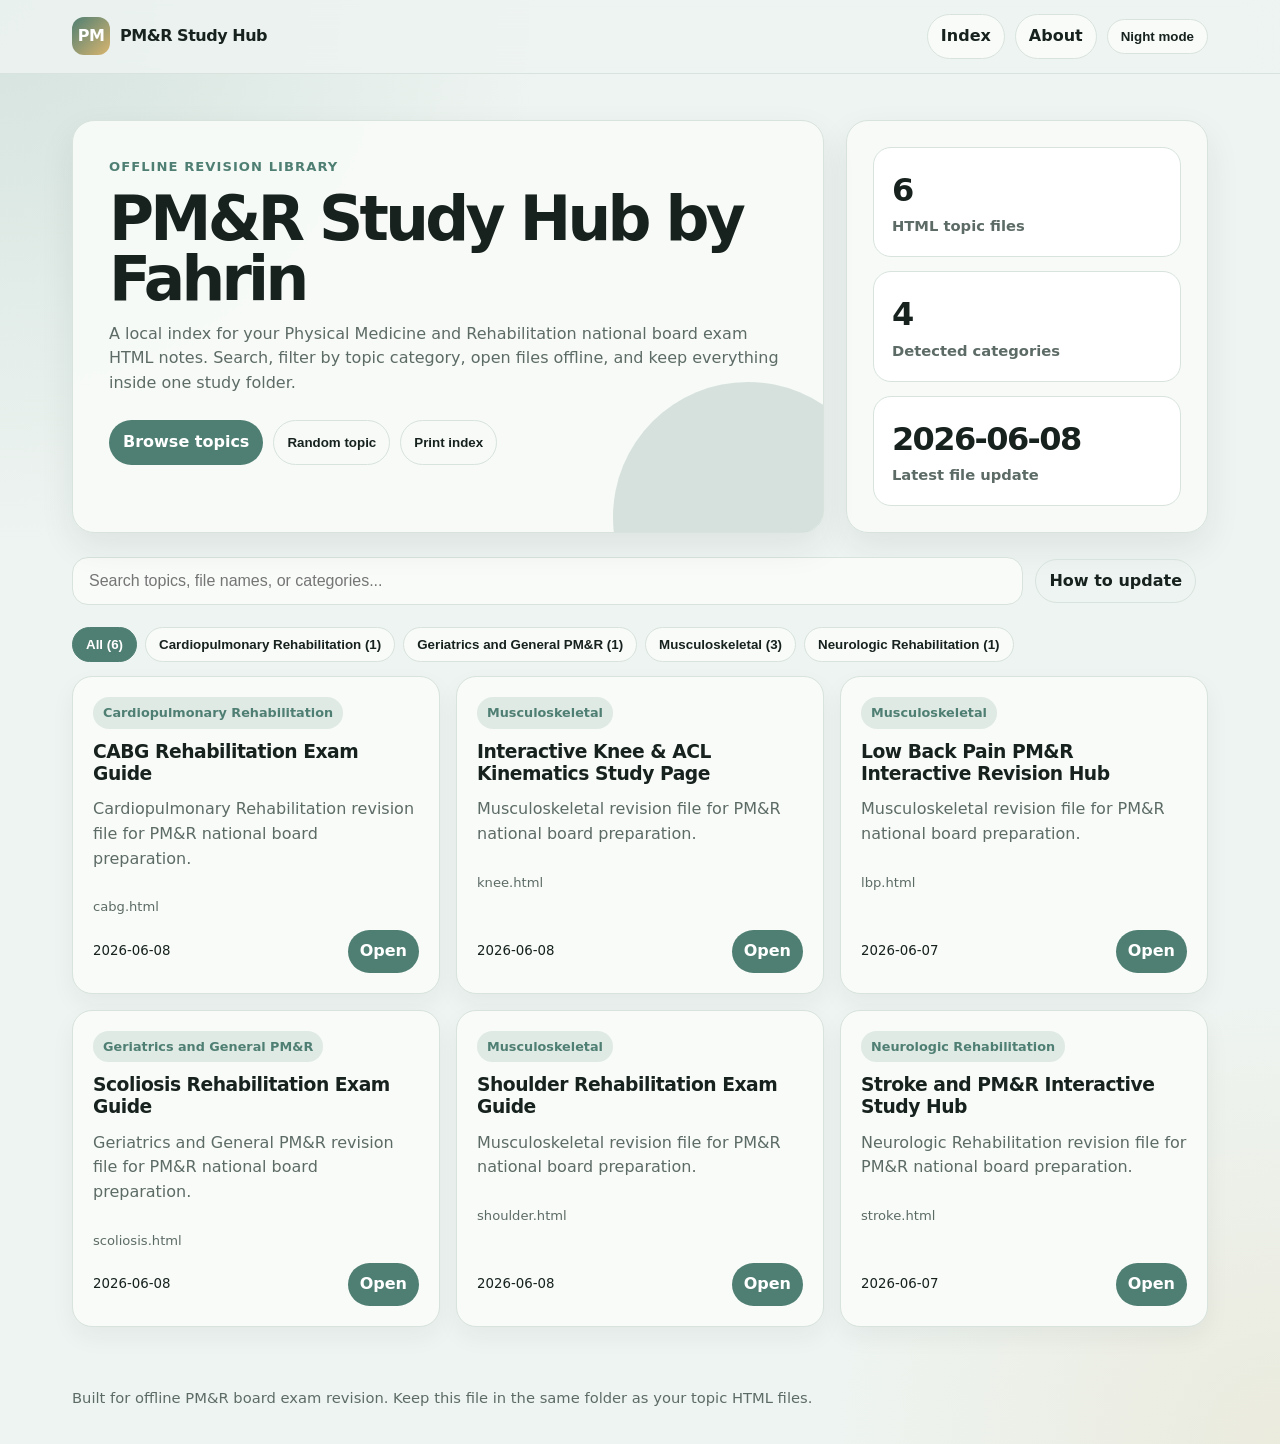
==== index.html @ b3efd8d5 "Add files via upload First upload" ====
<!doctype html>
<html lang="en" data-theme="light">
<head>
  <meta charset="utf-8">
  <meta name="viewport" content="width=device-width, initial-scale=1">
  <title>PM&R Study Hub by Fahrin</title>
  <link rel="stylesheet" href="assets/style.css">
  <script defer src="assets/topics.js"></script>
  <script defer src="assets/app.js"></script>
</head>
<body>
  <header class="site-header">
    <nav class="nav">
      <a class="brand" href="index.html">
        <span class="logo">PM</span>
        <span>PM&R Study Hub</span>
      </a>
      <div class="nav-links">
        <a href="index.html">Index</a>
        <a href="about.html">About</a>
        <button class="icon-button" id="themeBtn" type="button">Night mode</button>
      </div>
    </nav>
  </header>

  <main class="container">
    <section class="hero">
      <div class="hero-card">
        <div class="kicker">Offline revision library</div>
        <h1>PM&R Study Hub by Fahrin</h1>
        <p>
          A local index for your Physical Medicine and Rehabilitation national board exam HTML notes.
          Search, filter by topic category, open files offline, and keep everything inside one study folder.
        </p>
        <div class="hero-actions">
          <a class="primary-button" href="#topics">Browse topics</a>
          <button class="secondary-button" id="randomBtn" type="button">Random topic</button>
          <button class="secondary-button" id="printBtn" type="button">Print index</button>
        </div>
      </div>

      <aside class="stats-panel panel" aria-label="Library summary">
        <div class="stat">
          <div class="stat-value" id="topicCount">0</div>
          <div class="stat-label">HTML topic files</div>
        </div>
        <div class="stat">
          <div class="stat-value" id="categoryCount">0</div>
          <div class="stat-label">Detected categories</div>
        </div>
        <div class="stat">
          <div class="stat-value" id="lastUpdated">-</div>
          <div class="stat-label">Latest file update</div>
        </div>
      </aside>
    </section>

    <section id="topics">
      <div class="toolbar">
        <input class="search" id="searchInput" type="search" placeholder="Search topics, file names, or categories..." autocomplete="off">
        <a class="secondary-button" href="about.html">How to update</a>
      </div>

      <div class="category-tabs" id="categoryTabs" aria-label="Topic categories"></div>

      <div class="empty" id="emptyState" style="display: none;">
        No matching topic found. Try another keyword or rebuild the index after adding files.
      </div>

      <div class="grid" id="topicGrid"></div>
    </section>
  </main>

  <footer class="footer">
    Built for offline PM&R board exam revision. Keep this file in the same folder as your topic HTML files.
  </footer>
</body>
</html>
---- assets/style.css ----
:root {
  --bg: #eef4f1;
  --panel: #f8fbf8;
  --panel-2: #ffffff;
  --text: #17221f;
  --muted: #5d6b66;
  --line: #d8e3dd;
  --brand: #4f7f73;
  --brand-2: #6c9d8e;
  --accent: #d9b56f;
  --danger: #9c5148;
  --shadow: 0 14px 35px rgba(22, 40, 34, 0.08);
  --radius: 22px;
}

[data-theme="dark"] {
  --bg: #101816;
  --panel: #17231f;
  --panel-2: #1d2b26;
  --text: #edf6f2;
  --muted: #a9b9b2;
  --line: #2e433b;
  --brand: #8bbcaf;
  --brand-2: #a8d1c5;
  --accent: #d7bc7d;
  --danger: #e08c82;
  --shadow: 0 14px 35px rgba(0, 0, 0, 0.25);
}

* {
  box-sizing: border-box;
}

html {
  scroll-behavior: smooth;
}

body {
  margin: 0;
  font-family: Inter, ui-sans-serif, system-ui, -apple-system, BlinkMacSystemFont, "Segoe UI", sans-serif;
  background:
    radial-gradient(circle at top left, rgba(108, 157, 142, 0.20), transparent 34rem),
    radial-gradient(circle at bottom right, rgba(217, 181, 111, 0.15), transparent 28rem),
    var(--bg);
  color: var(--text);
  line-height: 1.55;
}

a {
  color: inherit;
}

.site-header {
  position: sticky;
  top: 0;
  z-index: 20;
  backdrop-filter: blur(16px);
  background: color-mix(in srgb, var(--bg) 84%, transparent);
  border-bottom: 1px solid var(--line);
}

.nav {
  max-width: 1180px;
  margin: 0 auto;
  padding: 14px 22px;
  display: flex;
  align-items: center;
  gap: 16px;
}

.brand {
  display: flex;
  align-items: center;
  gap: 10px;
  font-weight: 800;
  letter-spacing: -0.03em;
  text-decoration: none;
}

.logo {
  width: 38px;
  height: 38px;
  border-radius: 12px;
  display: grid;
  place-items: center;
  background: linear-gradient(135deg, var(--brand), var(--accent));
  color: white;
  font-weight: 900;
}

.nav-links {
  margin-left: auto;
  display: flex;
  gap: 10px;
  align-items: center;
}

.nav-links a,
.icon-button,
.primary-button,
.secondary-button {
  border: 1px solid var(--line);
  background: var(--panel);
  color: var(--text);
  text-decoration: none;
  padding: 9px 13px;
  border-radius: 999px;
  font-weight: 650;
  cursor: pointer;
  transition: transform 140ms ease, border-color 140ms ease, background 140ms ease;
}

.nav-links a:hover,
.icon-button:hover,
.primary-button:hover,
.secondary-button:hover {
  transform: translateY(-1px);
  border-color: var(--brand);
}

.primary-button {
  background: var(--brand);
  color: white;
  border-color: transparent;
}

.secondary-button {
  background: transparent;
}

.container {
  max-width: 1180px;
  margin: 0 auto;
  padding: 34px 22px 60px;
}

.hero {
  display: grid;
  grid-template-columns: 1.35fr 0.65fr;
  gap: 22px;
  align-items: stretch;
  margin-top: 12px;
}

.hero-card,
.panel {
  background: color-mix(in srgb, var(--panel) 94%, transparent);
  border: 1px solid var(--line);
  border-radius: var(--radius);
  box-shadow: var(--shadow);
}

.hero-card {
  padding: 36px;
  overflow: hidden;
  position: relative;
}

.hero-card:after {
  content: "";
  position: absolute;
  inset: auto -60px -120px auto;
  width: 270px;
  height: 270px;
  background: color-mix(in srgb, var(--brand) 20%, transparent);
  border-radius: 50%;
}

.kicker {
  color: var(--brand);
  font-weight: 800;
  text-transform: uppercase;
  letter-spacing: 0.08em;
  font-size: 0.82rem;
}

h1 {
  margin: 12px 0 12px;
  font-size: clamp(2.1rem, 4.8vw, 4.25rem);
  line-height: 0.98;
  letter-spacing: -0.06em;
}

h2 {
  margin: 0 0 16px;
  letter-spacing: -0.035em;
}

p {
  color: var(--muted);
  margin: 0 0 14px;
}

.hero-actions {
  display: flex;
  flex-wrap: wrap;
  gap: 10px;
  margin-top: 24px;
}

.stats-panel {
  padding: 26px;
  display: grid;
  gap: 14px;
}

.stat {
  padding: 18px;
  border: 1px solid var(--line);
  border-radius: 18px;
  background: var(--panel-2);
}

.stat-value {
  font-size: 2rem;
  font-weight: 850;
  letter-spacing: -0.05em;
}

.stat-label {
  color: var(--muted);
  font-weight: 650;
  font-size: 0.92rem;
}

.toolbar {
  margin: 24px 0 18px;
  display: grid;
  grid-template-columns: 1fr auto auto;
  gap: 12px;
  align-items: center;
}

.search {
  width: 100%;
  border: 1px solid var(--line);
  background: var(--panel);
  color: var(--text);
  border-radius: 16px;
  padding: 14px 16px;
  font-size: 1rem;
  outline: none;
}

.search:focus {
  border-color: var(--brand);
  box-shadow: 0 0 0 4px color-mix(in srgb, var(--brand) 18%, transparent);
}

.category-tabs {
  display: flex;
  gap: 8px;
  overflow-x: auto;
  padding: 4px 0 14px;
}

.tab {
  white-space: nowrap;
  border: 1px solid var(--line);
  color: var(--text);
  background: var(--panel);
  padding: 9px 13px;
  border-radius: 999px;
  cursor: pointer;
  font-weight: 650;
}

.tab.active {
  color: white;
  background: var(--brand);
  border-color: var(--brand);
}

.grid {
  display: grid;
  grid-template-columns: repeat(3, minmax(0, 1fr));
  gap: 16px;
}

.topic-card {
  display: flex;
  flex-direction: column;
  gap: 12px;
  min-height: 220px;
  padding: 20px;
  border: 1px solid var(--line);
  border-radius: 20px;
  background: var(--panel);
  box-shadow: 0 10px 24px rgba(22, 40, 34, 0.05);
}

.topic-card h3 {
  margin: 0;
  line-height: 1.18;
  letter-spacing: -0.025em;
}

.badge {
  align-self: flex-start;
  border-radius: 999px;
  padding: 6px 10px;
  background: color-mix(in srgb, var(--brand) 14%, transparent);
  color: var(--brand);
  font-weight: 750;
  font-size: 0.8rem;
}

.card-footer {
  margin-top: auto;
  display: flex;
  gap: 8px;
  align-items: center;
  justify-content: space-between;
}

.open-link {
  display: inline-flex;
  align-items: center;
  justify-content: center;
  border-radius: 999px;
  padding: 9px 12px;
  background: var(--brand);
  color: white;
  text-decoration: none;
  font-weight: 750;
}

.file-path {
  color: var(--muted);
  font-size: 0.82rem;
  overflow-wrap: anywhere;
}

.empty {
  padding: 34px;
  text-align: center;
  border: 1px dashed var(--line);
  border-radius: var(--radius);
  color: var(--muted);
  background: color-mix(in srgb, var(--panel) 80%, transparent);
}

.about-layout {
  display: grid;
  grid-template-columns: 0.75fr 1.25fr;
  gap: 22px;
}

.list {
  display: grid;
  gap: 10px;
  margin: 0;
  padding: 0;
  list-style: none;
}

.list li {
  padding: 12px 14px;
  border: 1px solid var(--line);
  background: var(--panel-2);
  border-radius: 14px;
}

code {
  background: color-mix(in srgb, var(--brand) 14%, transparent);
  padding: 2px 6px;
  border-radius: 7px;
}

.footer {
  max-width: 1180px;
  margin: 0 auto;
  padding: 0 22px 34px;
  color: var(--muted);
  font-size: 0.92rem;
}

@media (max-width: 900px) {
  .hero,
  .about-layout {
    grid-template-columns: 1fr;
  }

  .grid {
    grid-template-columns: repeat(2, minmax(0, 1fr));
  }

  .toolbar {
    grid-template-columns: 1fr;
  }

  .nav {
    flex-wrap: wrap;
  }

  .nav-links {
    width: 100%;
    margin-left: 0;
  }
}

@media (max-width: 620px) {
  .grid {
    grid-template-columns: 1fr;
  }

  .hero-card {
    padding: 26px;
  }
}

@media print {
  .site-header,
  .toolbar,
  .category-tabs,
  .hero-actions {
    display: none;
  }

  body {
    background: white;
    color: black;
  }

  .topic-card,
  .hero-card,
  .panel {
    box-shadow: none;
    break-inside: avoid;
  }
}
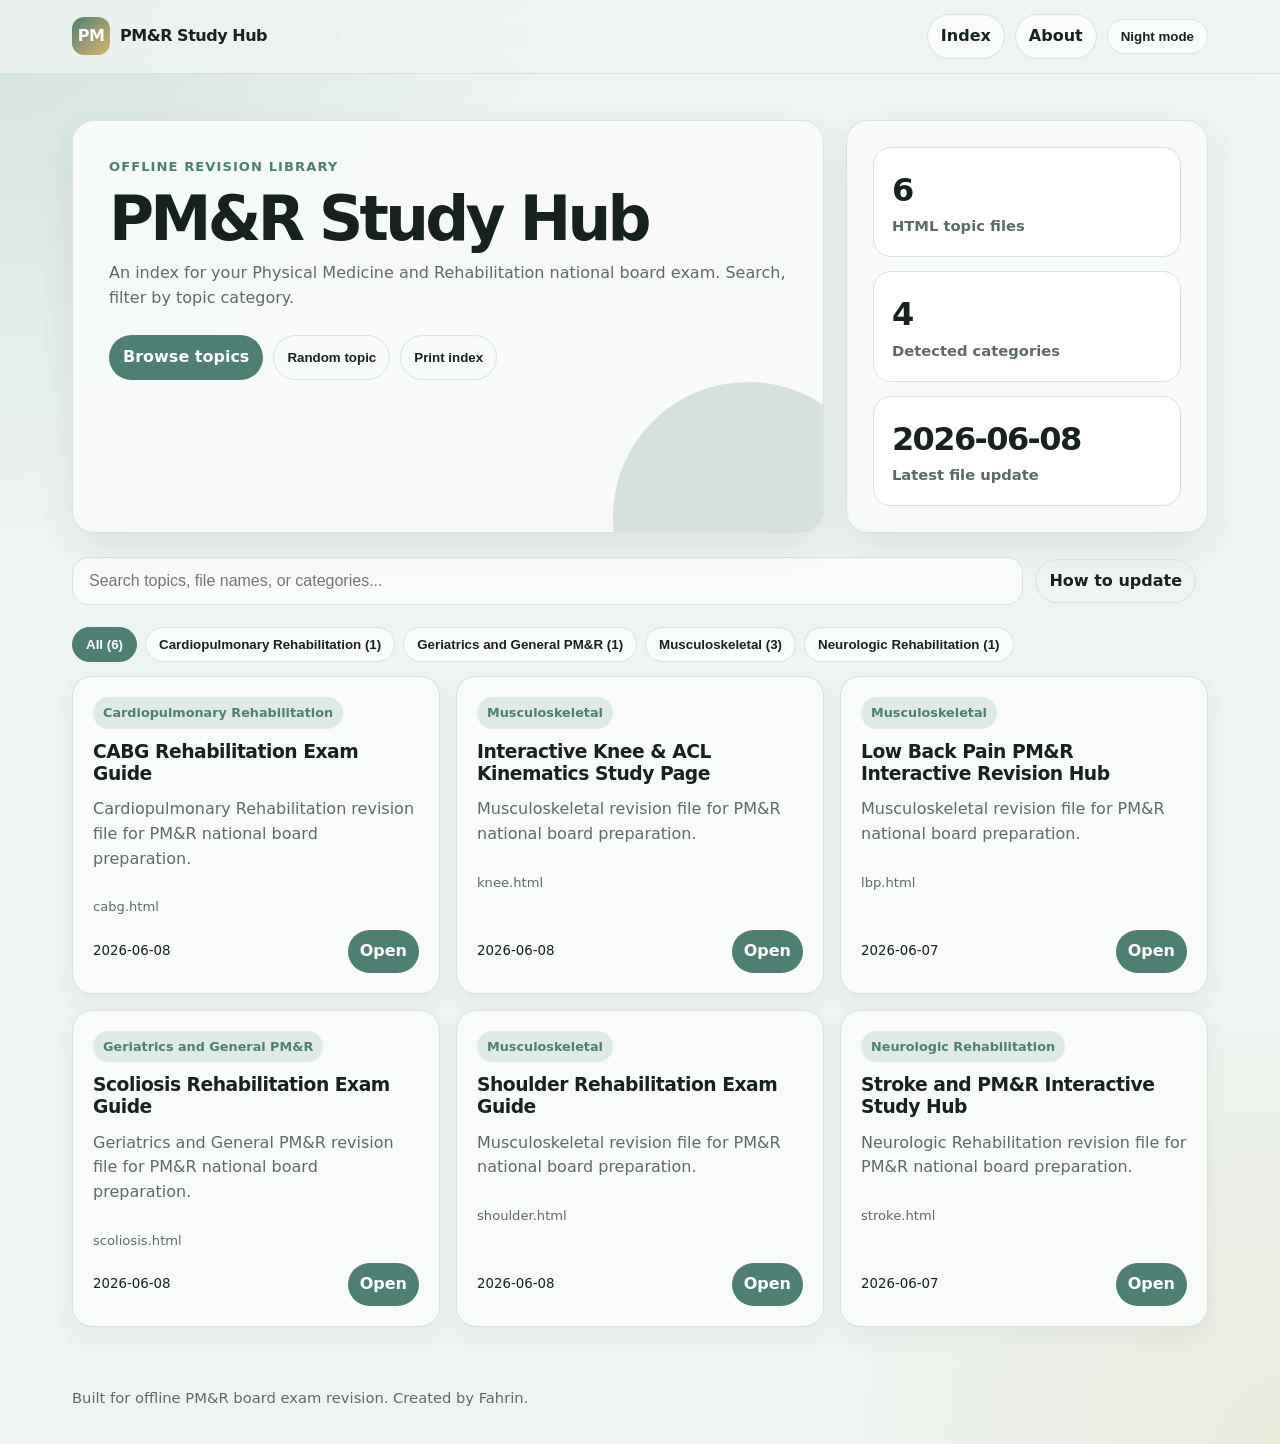
==== commit 827c4cf8: "Update index.html updated index" ====
--- a/index.html
+++ b/index.html
@@ -3,7 +3,7 @@
 <head>
   <meta charset="utf-8">
   <meta name="viewport" content="width=device-width, initial-scale=1">
-  <title>PM&R Study Hub by Fahrin</title>
+  <title>PM&R Study Hub</title>
   <link rel="stylesheet" href="assets/style.css">
   <script defer src="assets/topics.js"></script>
   <script defer src="assets/app.js"></script>
@@ -27,10 +27,10 @@
     <section class="hero">
       <div class="hero-card">
         <div class="kicker">Offline revision library</div>
-        <h1>PM&R Study Hub by Fahrin</h1>
+        <h1>PM&R Study Hub</h1>
         <p>
-          A local index for your Physical Medicine and Rehabilitation national board exam HTML notes.
-          Search, filter by topic category, open files offline, and keep everything inside one study folder.
+          An index for your Physical Medicine and Rehabilitation national board exam.
+          Search, filter by topic category.
         </p>
         <div class="hero-actions">
           <a class="primary-button" href="#topics">Browse topics</a>
@@ -72,7 +72,7 @@
   </main>
 
   <footer class="footer">
-    Built for offline PM&R board exam revision. Keep this file in the same folder as your topic HTML files.
+    Built for offline PM&R board exam revision. Created by Fahrin.
   </footer>
 </body>
 </html>
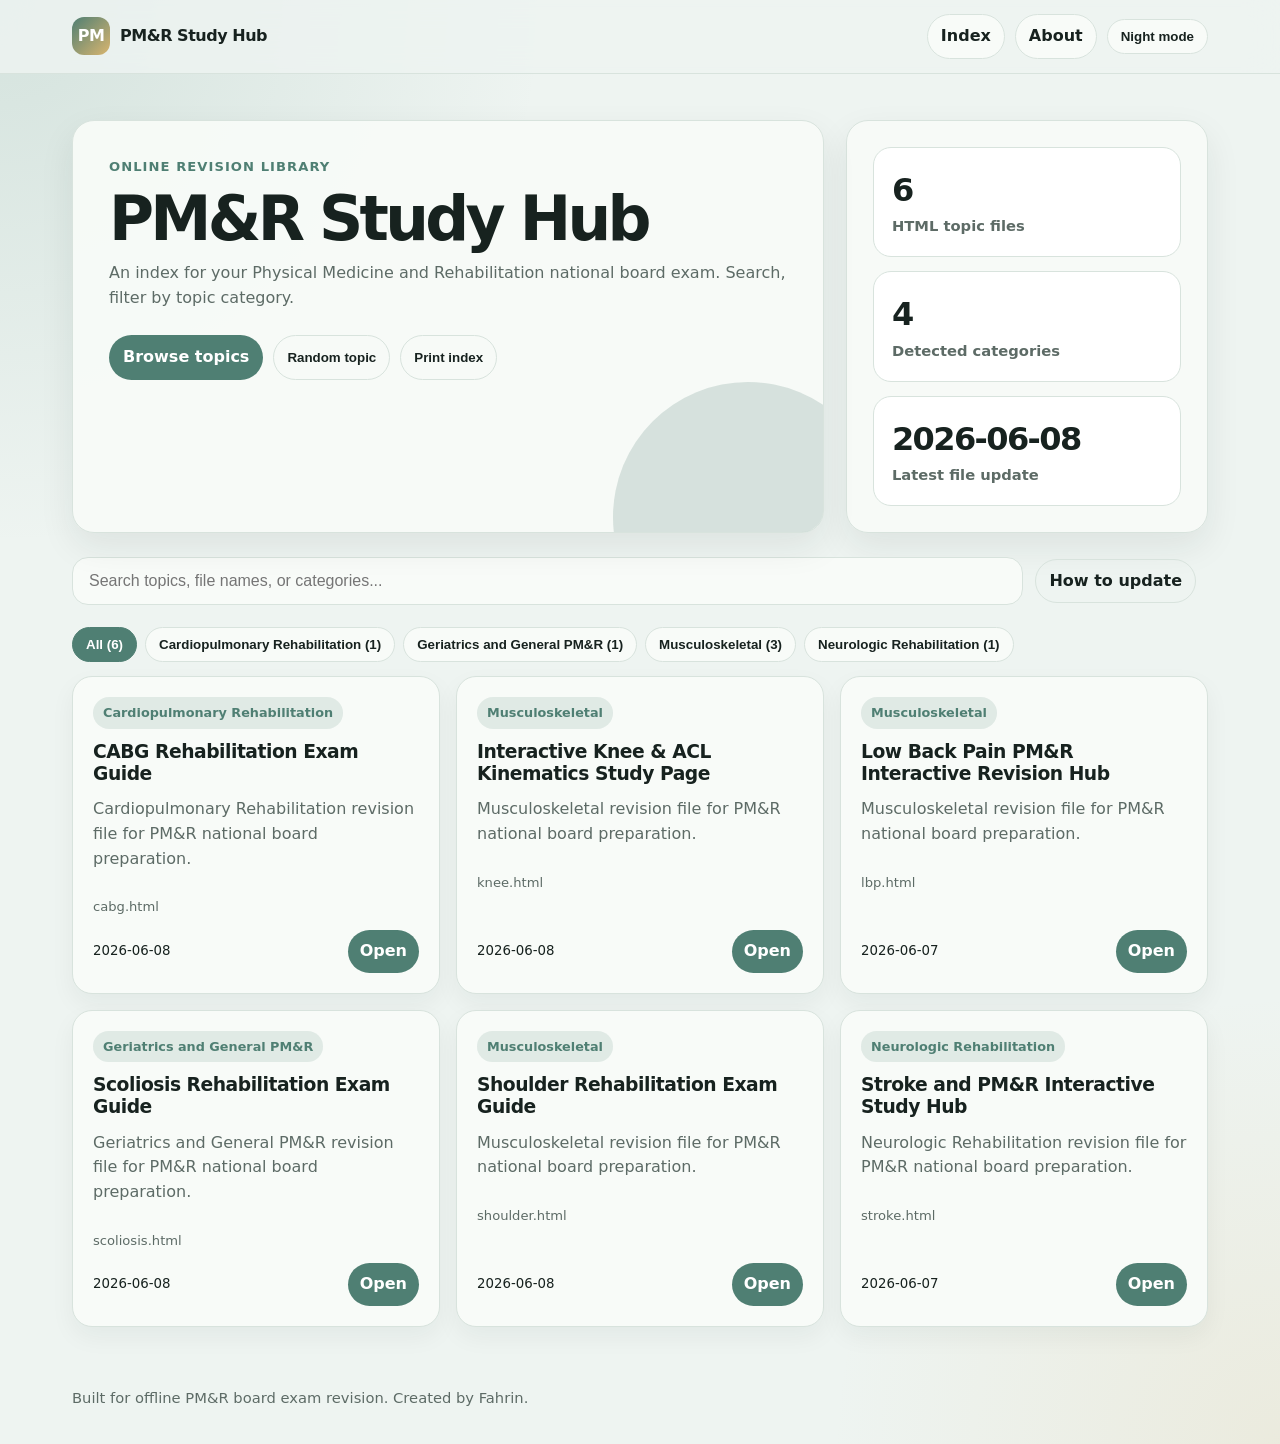
==== commit d3863bd5: "Update index.html minor change" ====
--- a/index.html
+++ b/index.html
@@ -26,7 +26,7 @@
   <main class="container">
     <section class="hero">
       <div class="hero-card">
-        <div class="kicker">Offline revision library</div>
+        <div class="kicker">Online revision library</div>
         <h1>PM&R Study Hub</h1>
         <p>
           An index for your Physical Medicine and Rehabilitation national board exam.
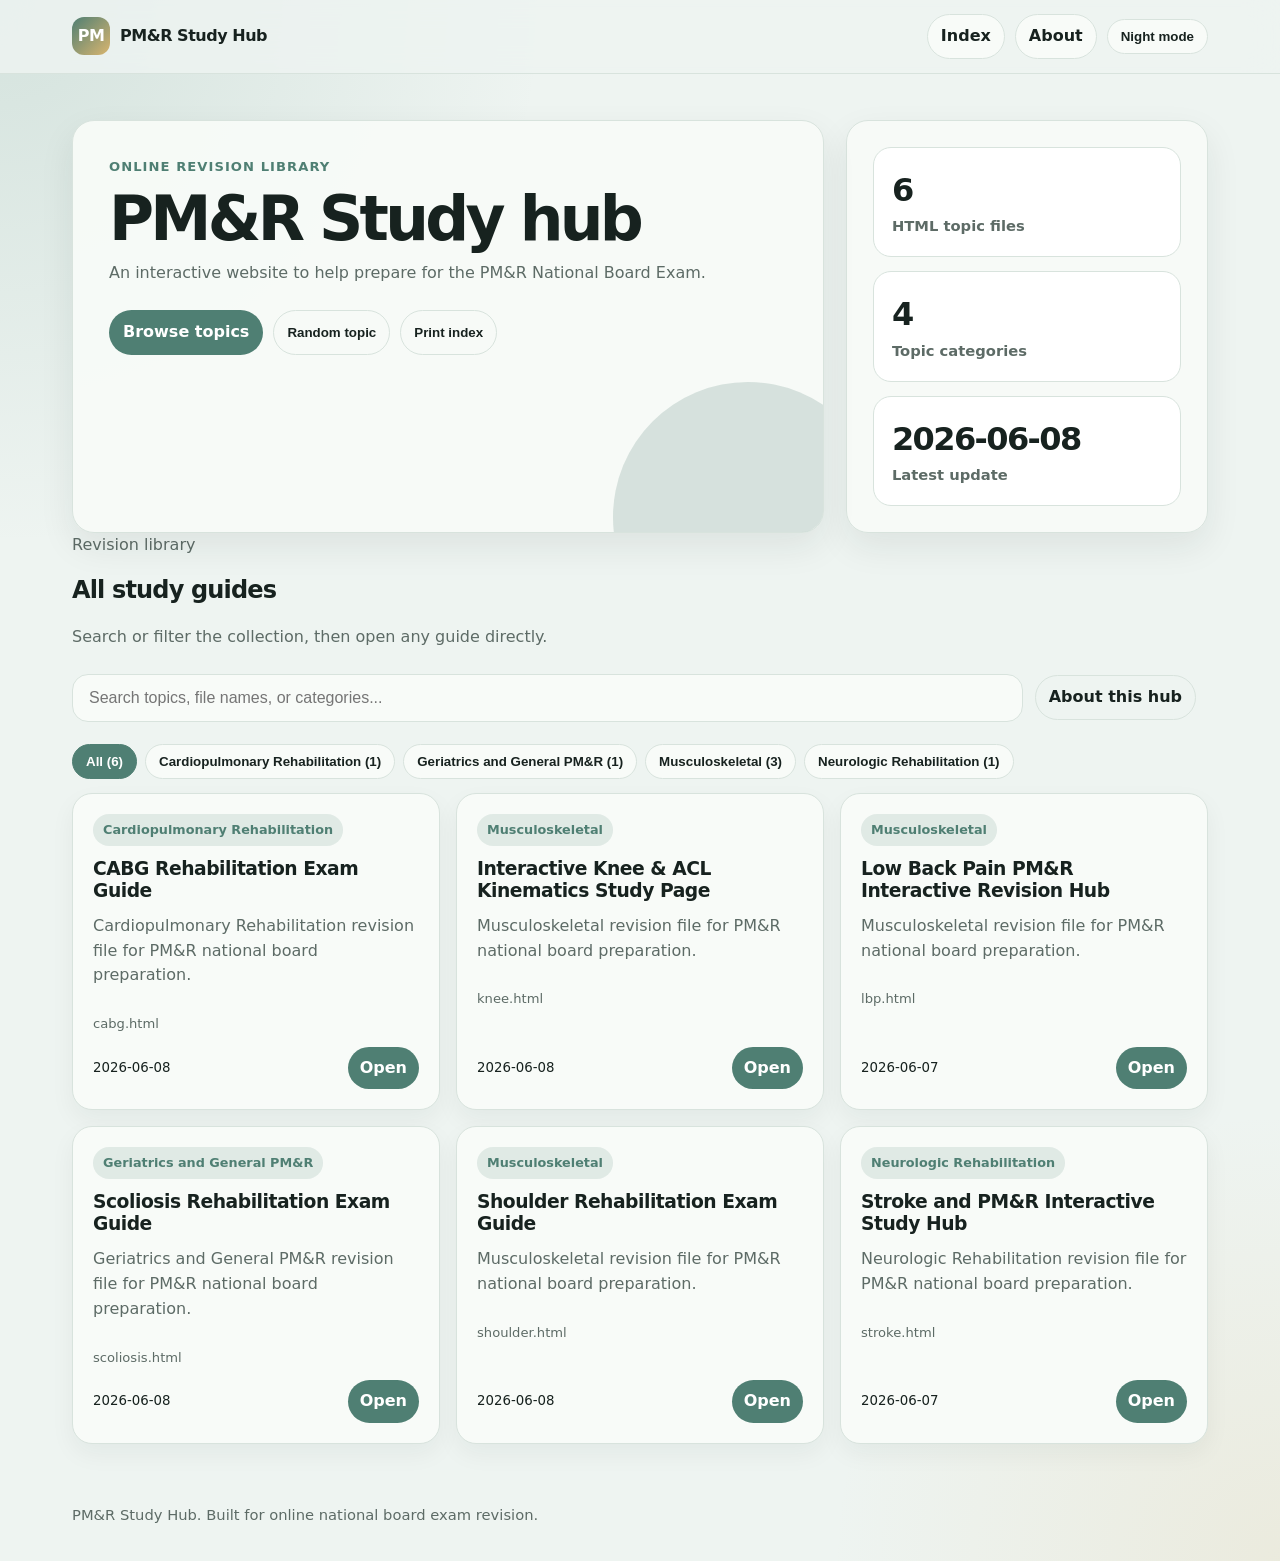
==== commit aef16549: "Add files via upload new index" ====
--- a/index.html
+++ b/index.html
@@ -1,78 +1,83 @@
-<!doctype html>
-<html lang="en" data-theme="light">
-<head>
-  <meta charset="utf-8">
-  <meta name="viewport" content="width=device-width, initial-scale=1">
-  <title>PM&R Study Hub</title>
-  <link rel="stylesheet" href="assets/style.css">
-  <script defer src="assets/topics.js"></script>
-  <script defer src="assets/app.js"></script>
-</head>
-<body>
-  <header class="site-header">
-    <nav class="nav">
-      <a class="brand" href="index.html">
-        <span class="logo">PM</span>
-        <span>PM&R Study Hub</span>
-      </a>
-      <div class="nav-links">
-        <a href="index.html">Index</a>
-        <a href="about.html">About</a>
-        <button class="icon-button" id="themeBtn" type="button">Night mode</button>
-      </div>
-    </nav>
-  </header>
-
-  <main class="container">
-    <section class="hero">
-      <div class="hero-card">
-        <div class="kicker">Online revision library</div>
-        <h1>PM&R Study Hub</h1>
-        <p>
-          An index for your Physical Medicine and Rehabilitation national board exam.
-          Search, filter by topic category.
-        </p>
-        <div class="hero-actions">
-          <a class="primary-button" href="#topics">Browse topics</a>
-          <button class="secondary-button" id="randomBtn" type="button">Random topic</button>
-          <button class="secondary-button" id="printBtn" type="button">Print index</button>
-        </div>
-      </div>
-
-      <aside class="stats-panel panel" aria-label="Library summary">
-        <div class="stat">
-          <div class="stat-value" id="topicCount">0</div>
-          <div class="stat-label">HTML topic files</div>
-        </div>
-        <div class="stat">
-          <div class="stat-value" id="categoryCount">0</div>
-          <div class="stat-label">Detected categories</div>
-        </div>
-        <div class="stat">
-          <div class="stat-value" id="lastUpdated">-</div>
-          <div class="stat-label">Latest file update</div>
-        </div>
-      </aside>
-    </section>
-
-    <section id="topics">
-      <div class="toolbar">
-        <input class="search" id="searchInput" type="search" placeholder="Search topics, file names, or categories..." autocomplete="off">
-        <a class="secondary-button" href="about.html">How to update</a>
-      </div>
-
-      <div class="category-tabs" id="categoryTabs" aria-label="Topic categories"></div>
-
-      <div class="empty" id="emptyState" style="display: none;">
-        No matching topic found. Try another keyword or rebuild the index after adding files.
-      </div>
-
-      <div class="grid" id="topicGrid"></div>
-    </section>
-  </main>
-
-  <footer class="footer">
-    Built for offline PM&R board exam revision. Created by Fahrin.
-  </footer>
-</body>
-</html>
+<!doctype html>
+<html lang="en" data-theme="light">
+<head>
+  <meta charset="utf-8">
+  <meta name="viewport" content="width=device-width, initial-scale=1">
+  <title>PM&R Study Hub</title>
+  <link rel="stylesheet" href="assets/style.css">
+  <script defer src="assets/topics.js"></script>
+  <script defer src="assets/app.js"></script>
+</head>
+<body>
+  <header class="site-header">
+    <nav class="nav">
+      <a class="brand" href="index.html">
+        <span class="logo">PM</span>
+        <span>PM&R Study Hub</span>
+      </a>
+      <div class="nav-links">
+        <a href="index.html">Index</a>
+        <a href="about.html">About</a>
+        <button class="icon-button" id="themeBtn" type="button">Night mode</button>
+      </div>
+    </nav>
+  </header>
+
+  <main class="container">
+    <section class="hero">
+      <div class="hero-card">
+        <div class="kicker">Online Revision Library</div>
+        <h1>PM&R Study hub</h1>
+        <p>An interactive website to help prepare for the PM&R National Board Exam.</p>
+        <div class="hero-actions">
+          <a class="primary-button" href="#topics">Browse topics</a>
+          <button class="secondary-button" id="randomBtn" type="button">Random topic</button>
+          <button class="secondary-button" id="printBtn" type="button">Print index</button>
+        </div>
+      </div>
+
+      <aside class="stats-panel panel" aria-label="Library summary">
+        <div class="stat">
+          <div class="stat-value" id="topicCount">0</div>
+          <div class="stat-label">HTML topic files</div>
+        </div>
+        <div class="stat">
+          <div class="stat-value" id="categoryCount">0</div>
+          <div class="stat-label">Topic categories</div>
+        </div>
+        <div class="stat">
+          <div class="stat-value" id="lastUpdated">-</div>
+          <div class="stat-label">Latest update</div>
+        </div>
+      </aside>
+    </section>
+
+    <section id="topics" class="topics-section">
+      <div class="section-heading">
+        <div>
+          <p class="eyebrow">Revision library</p>
+          <h2>All study guides</h2>
+        </div>
+        <p class="section-note">Search or filter the collection, then open any guide directly.</p>
+      </div>
+
+      <div class="toolbar">
+        <input class="search" id="searchInput" type="search" placeholder="Search topics, file names, or categories..." autocomplete="off">
+        <a class="secondary-button" href="about.html">About this hub</a>
+      </div>
+
+      <div class="category-tabs" id="categoryTabs" aria-label="Topic categories"></div>
+
+      <div class="empty" id="emptyState" style="display: none;">
+        No matching topic found. Try another keyword or rebuild the index after adding files.
+      </div>
+
+      <div class="grid" id="topicGrid"></div>
+    </section>
+  </main>
+
+  <footer class="footer">
+    PM&R Study Hub. Built for online national board exam revision.
+  </footer>
+</body>
+</html>
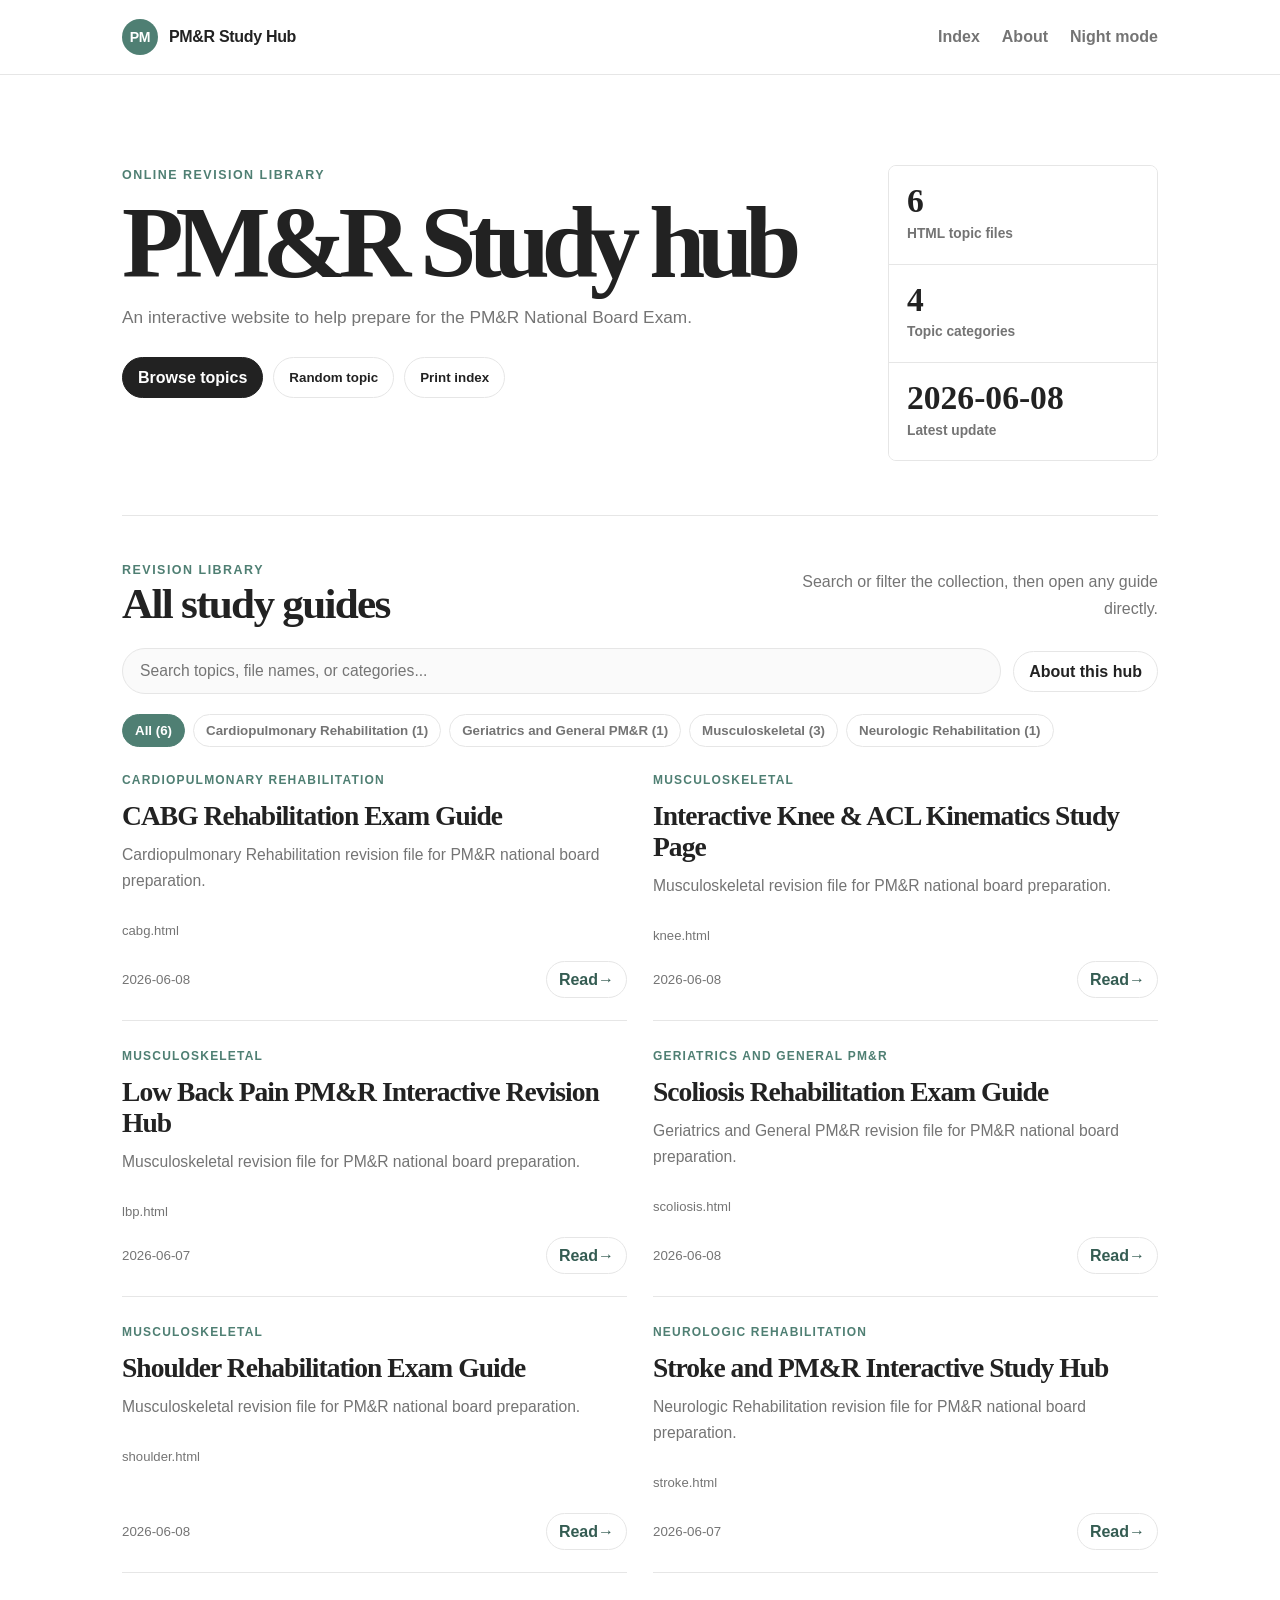
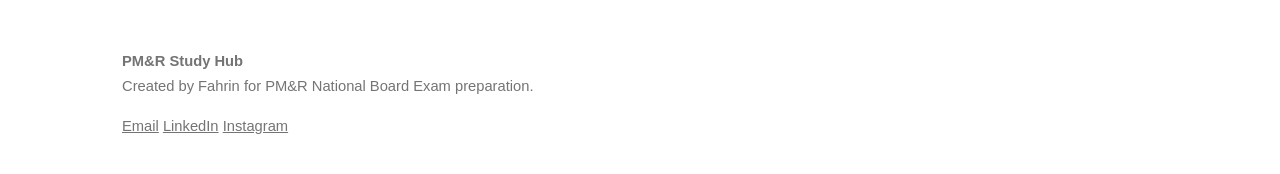
==== commit 5b1e9426: "Update index.html edit footer" ====
--- a/index.html
+++ b/index.html
@@ -76,8 +76,19 @@
     </section>
   </main>
 
-  <footer class="footer">
-    PM&R Study Hub. Built for online national board exam revision.
-  </footer>
+ <footer class="footer site-footer">
+  <div class="footer-inner">
+    <div>
+      <strong>PM&R Study Hub</strong>
+      <p>Created by Fahrin for PM&R National Board Exam preparation.</p>
+    </div>
+
+    <div class="footer-links" aria-label="Contact links">
+      <a href="mailto:fahrin.andiwijaya@outlook.com">Email</a>
+      <a href="https://uk.linkedin.com/in/fahrin-andiwijaya-b76a451b0" target="_blank" rel="noopener noreferrer">LinkedIn</a>
+      <a href="https://www.instagram.com/fahrinandi/" target="_blank" rel="noopener noreferrer">Instagram</a>
+    </div>
+  </div>
+</footer>
 </body>
 </html>
--- a/assets/style.css
+++ b/assets/style.css
@@ -1,432 +1,375 @@
-
-:root {
-  --bg: #eef4f1;
-  --panel: #f8fbf8;
-  --panel-2: #ffffff;
-  --text: #17221f;
-  --muted: #5d6b66;
-  --line: #d8e3dd;
-  --brand: #4f7f73;
-  --brand-2: #6c9d8e;
-  --accent: #d9b56f;
-  --danger: #9c5148;
-  --shadow: 0 14px 35px rgba(22, 40, 34, 0.08);
-  --radius: 22px;
-}
-
-[data-theme="dark"] {
-  --bg: #101816;
-  --panel: #17231f;
-  --panel-2: #1d2b26;
-  --text: #edf6f2;
-  --muted: #a9b9b2;
-  --line: #2e433b;
-  --brand: #8bbcaf;
-  --brand-2: #a8d1c5;
-  --accent: #d7bc7d;
-  --danger: #e08c82;
-  --shadow: 0 14px 35px rgba(0, 0, 0, 0.25);
-}
-
-* {
-  box-sizing: border-box;
-}
-
-html {
-  scroll-behavior: smooth;
-}
-
-body {
-  margin: 0;
-  font-family: Inter, ui-sans-serif, system-ui, -apple-system, BlinkMacSystemFont, "Segoe UI", sans-serif;
-  background:
-    radial-gradient(circle at top left, rgba(108, 157, 142, 0.20), transparent 34rem),
-    radial-gradient(circle at bottom right, rgba(217, 181, 111, 0.15), transparent 28rem),
-    var(--bg);
-  color: var(--text);
-  line-height: 1.55;
-}
-
-a {
-  color: inherit;
-}
-
-.site-header {
-  position: sticky;
-  top: 0;
-  z-index: 20;
-  backdrop-filter: blur(16px);
-  background: color-mix(in srgb, var(--bg) 84%, transparent);
-  border-bottom: 1px solid var(--line);
-}
-
-.nav {
-  max-width: 1180px;
-  margin: 0 auto;
-  padding: 14px 22px;
-  display: flex;
-  align-items: center;
-  gap: 16px;
-}
-
-.brand {
-  display: flex;
-  align-items: center;
-  gap: 10px;
-  font-weight: 800;
-  letter-spacing: -0.03em;
-  text-decoration: none;
-}
-
-.logo {
-  width: 38px;
-  height: 38px;
-  border-radius: 12px;
-  display: grid;
-  place-items: center;
-  background: linear-gradient(135deg, var(--brand), var(--accent));
-  color: white;
-  font-weight: 900;
-}
-
-.nav-links {
-  margin-left: auto;
-  display: flex;
-  gap: 10px;
-  align-items: center;
-}
-
-.nav-links a,
-.icon-button,
-.primary-button,
-.secondary-button {
-  border: 1px solid var(--line);
-  background: var(--panel);
-  color: var(--text);
-  text-decoration: none;
-  padding: 9px 13px;
-  border-radius: 999px;
-  font-weight: 650;
-  cursor: pointer;
-  transition: transform 140ms ease, border-color 140ms ease, background 140ms ease;
-}
-
-.nav-links a:hover,
-.icon-button:hover,
-.primary-button:hover,
-.secondary-button:hover {
-  transform: translateY(-1px);
-  border-color: var(--brand);
-}
-
-.primary-button {
-  background: var(--brand);
-  color: white;
-  border-color: transparent;
-}
-
-.secondary-button {
-  background: transparent;
-}
-
-.container {
-  max-width: 1180px;
-  margin: 0 auto;
-  padding: 34px 22px 60px;
-}
-
-.hero {
-  display: grid;
-  grid-template-columns: 1.35fr 0.65fr;
-  gap: 22px;
-  align-items: stretch;
-  margin-top: 12px;
-}
-
-.hero-card,
-.panel {
-  background: color-mix(in srgb, var(--panel) 94%, transparent);
-  border: 1px solid var(--line);
-  border-radius: var(--radius);
-  box-shadow: var(--shadow);
-}
-
-.hero-card {
-  padding: 36px;
-  overflow: hidden;
-  position: relative;
-}
-
-.hero-card:after {
-  content: "";
-  position: absolute;
-  inset: auto -60px -120px auto;
-  width: 270px;
-  height: 270px;
-  background: color-mix(in srgb, var(--brand) 20%, transparent);
-  border-radius: 50%;
-}
-
-.kicker {
-  color: var(--brand);
-  font-weight: 800;
-  text-transform: uppercase;
-  letter-spacing: 0.08em;
-  font-size: 0.82rem;
-}
-
-h1 {
-  margin: 12px 0 12px;
-  font-size: clamp(2.1rem, 4.8vw, 4.25rem);
-  line-height: 0.98;
-  letter-spacing: -0.06em;
-}
-
-h2 {
-  margin: 0 0 16px;
-  letter-spacing: -0.035em;
-}
-
-p {
-  color: var(--muted);
-  margin: 0 0 14px;
-}
-
-.hero-actions {
-  display: flex;
-  flex-wrap: wrap;
-  gap: 10px;
-  margin-top: 24px;
-}
-
-.stats-panel {
-  padding: 26px;
-  display: grid;
-  gap: 14px;
-}
-
-.stat {
-  padding: 18px;
-  border: 1px solid var(--line);
-  border-radius: 18px;
-  background: var(--panel-2);
-}
-
-.stat-value {
-  font-size: 2rem;
-  font-weight: 850;
-  letter-spacing: -0.05em;
-}
-
-.stat-label {
-  color: var(--muted);
-  font-weight: 650;
-  font-size: 0.92rem;
-}
-
-.toolbar {
-  margin: 24px 0 18px;
-  display: grid;
-  grid-template-columns: 1fr auto auto;
-  gap: 12px;
-  align-items: center;
-}
-
-.search {
-  width: 100%;
-  border: 1px solid var(--line);
-  background: var(--panel);
-  color: var(--text);
-  border-radius: 16px;
-  padding: 14px 16px;
-  font-size: 1rem;
-  outline: none;
-}
-
-.search:focus {
-  border-color: var(--brand);
-  box-shadow: 0 0 0 4px color-mix(in srgb, var(--brand) 18%, transparent);
-}
-
-.category-tabs {
-  display: flex;
-  gap: 8px;
-  overflow-x: auto;
-  padding: 4px 0 14px;
-}
-
-.tab {
-  white-space: nowrap;
-  border: 1px solid var(--line);
-  color: var(--text);
-  background: var(--panel);
-  padding: 9px 13px;
-  border-radius: 999px;
-  cursor: pointer;
-  font-weight: 650;
-}
-
-.tab.active {
-  color: white;
-  background: var(--brand);
-  border-color: var(--brand);
-}
-
-.grid {
-  display: grid;
-  grid-template-columns: repeat(3, minmax(0, 1fr));
-  gap: 16px;
-}
-
-.topic-card {
-  display: flex;
-  flex-direction: column;
-  gap: 12px;
-  min-height: 220px;
-  padding: 20px;
-  border: 1px solid var(--line);
-  border-radius: 20px;
-  background: var(--panel);
-  box-shadow: 0 10px 24px rgba(22, 40, 34, 0.05);
-}
-
-.topic-card h3 {
-  margin: 0;
-  line-height: 1.18;
-  letter-spacing: -0.025em;
-}
-
-.badge {
-  align-self: flex-start;
-  border-radius: 999px;
-  padding: 6px 10px;
-  background: color-mix(in srgb, var(--brand) 14%, transparent);
-  color: var(--brand);
-  font-weight: 750;
-  font-size: 0.8rem;
-}
-
-.card-footer {
-  margin-top: auto;
-  display: flex;
-  gap: 8px;
-  align-items: center;
-  justify-content: space-between;
-}
-
-.open-link {
-  display: inline-flex;
-  align-items: center;
-  justify-content: center;
-  border-radius: 999px;
-  padding: 9px 12px;
-  background: var(--brand);
-  color: white;
-  text-decoration: none;
-  font-weight: 750;
-}
-
-.file-path {
-  color: var(--muted);
-  font-size: 0.82rem;
-  overflow-wrap: anywhere;
-}
-
-.empty {
-  padding: 34px;
-  text-align: center;
-  border: 1px dashed var(--line);
-  border-radius: var(--radius);
-  color: var(--muted);
-  background: color-mix(in srgb, var(--panel) 80%, transparent);
-}
-
-.about-layout {
-  display: grid;
-  grid-template-columns: 0.75fr 1.25fr;
-  gap: 22px;
-}
-
-.list {
-  display: grid;
-  gap: 10px;
-  margin: 0;
-  padding: 0;
-  list-style: none;
-}
-
-.list li {
-  padding: 12px 14px;
-  border: 1px solid var(--line);
-  background: var(--panel-2);
-  border-radius: 14px;
-}
-
-code {
-  background: color-mix(in srgb, var(--brand) 14%, transparent);
-  padding: 2px 6px;
-  border-radius: 7px;
-}
-
-.footer {
-  max-width: 1180px;
-  margin: 0 auto;
-  padding: 0 22px 34px;
-  color: var(--muted);
-  font-size: 0.92rem;
-}
-
-@media (max-width: 900px) {
-  .hero,
-  .about-layout {
-    grid-template-columns: 1fr;
-  }
-
-  .grid {
-    grid-template-columns: repeat(2, minmax(0, 1fr));
-  }
-
-  .toolbar {
-    grid-template-columns: 1fr;
-  }
-
-  .nav {
-    flex-wrap: wrap;
-  }
-
-  .nav-links {
-    width: 100%;
-    margin-left: 0;
-  }
-}
-
-@media (max-width: 620px) {
-  .grid {
-    grid-template-columns: 1fr;
-  }
-
-  .hero-card {
-    padding: 26px;
-  }
-}
-
-@media print {
-  .site-header,
-  .toolbar,
-  .category-tabs,
-  .hero-actions {
-    display: none;
-  }
-
-  body {
-    background: white;
-    color: black;
-  }
-
-  .topic-card,
-  .hero-card,
-  .panel {
-    box-shadow: none;
-    break-inside: avoid;
-  }
-}
+:root {
+  --bg: #ffffff;
+  --panel: #ffffff;
+  --panel-2: #fafafa;
+  --text: #222222;
+  --muted: #747474;
+  --line: #e6e6e6;
+  --brand: #4f7f73;
+  --brand-dark: #345c52;
+  --accent: #d6b56d;
+  --shadow: 0 10px 30px rgba(0, 0, 0, 0.06);
+  --radius: 4px;
+  --content: 1080px;
+}
+
+[data-theme="dark"] {
+  --bg: #121212;
+  --panel: #191919;
+  --panel-2: #202020;
+  --text: #eeeeee;
+  --muted: #aaaaaa;
+  --line: #303030;
+  --brand: #8bbcaf;
+  --brand-dark: #a6d5ca;
+  --accent: #d7bc7d;
+  --shadow: 0 12px 32px rgba(0, 0, 0, 0.35);
+}
+
+* { box-sizing: border-box; }
+html { scroll-behavior: smooth; }
+body {
+  margin: 0;
+  background: var(--bg);
+  color: var(--text);
+  font-family: -apple-system, BlinkMacSystemFont, "Segoe UI", Roboto, Inter, Arial, sans-serif;
+  line-height: 1.65;
+  text-rendering: optimizeLegibility;
+}
+a { color: inherit; }
+
+.site-header {
+  position: sticky;
+  top: 0;
+  z-index: 20;
+  background: rgba(255, 255, 255, 0.94);
+  border-bottom: 1px solid var(--line);
+  backdrop-filter: blur(10px);
+}
+[data-theme="dark"] .site-header { background: rgba(18, 18, 18, 0.94); }
+
+.nav {
+  max-width: var(--content);
+  margin: 0 auto;
+  padding: 18px 22px;
+  display: flex;
+  align-items: center;
+  gap: 18px;
+}
+.brand {
+  display: flex;
+  align-items: center;
+  gap: 11px;
+  text-decoration: none;
+  font-weight: 750;
+  letter-spacing: -0.02em;
+}
+.logo {
+  width: 36px;
+  height: 36px;
+  border-radius: 50%;
+  display: grid;
+  place-items: center;
+  background: var(--brand);
+  color: #ffffff;
+  font-weight: 850;
+  font-size: 0.88rem;
+}
+.nav-links {
+  margin-left: auto;
+  display: flex;
+  gap: 22px;
+  align-items: center;
+}
+.nav-links a,
+.icon-button {
+  color: var(--muted);
+  background: transparent;
+  border: 0;
+  text-decoration: none;
+  font: inherit;
+  font-weight: 600;
+  cursor: pointer;
+  padding: 6px 0;
+}
+.nav-links a:hover,
+.icon-button:hover { color: var(--text); }
+
+.container {
+  max-width: var(--content);
+  margin: 0 auto;
+  padding: 48px 22px 76px;
+}
+.hero {
+  display: grid;
+  grid-template-columns: minmax(0, 1fr) 270px;
+  gap: 48px;
+  align-items: start;
+  padding: 42px 0 54px;
+  border-bottom: 1px solid var(--line);
+}
+.hero-card,
+.panel {
+  background: transparent;
+  border: 0;
+  box-shadow: none;
+}
+.hero-card { padding: 0; }
+.kicker,
+.eyebrow {
+  margin: 0;
+  color: var(--brand);
+  font-size: 0.78rem;
+  font-weight: 800;
+  text-transform: uppercase;
+  letter-spacing: 0.12em;
+}
+h1 {
+  max-width: 780px;
+  margin: 12px 0 14px;
+  font-family: Georgia, "Times New Roman", serif;
+  font-size: clamp(3.2rem, 8vw, 6.3rem);
+  line-height: 0.9;
+  font-weight: 700;
+  letter-spacing: -0.08em;
+}
+h2 {
+  margin: 0;
+  font-family: Georgia, "Times New Roman", serif;
+  font-size: clamp(1.8rem, 4vw, 2.7rem);
+  line-height: 1.05;
+  letter-spacing: -0.04em;
+}
+p { margin: 0 0 16px; color: var(--muted); }
+.hero-card p { max-width: 690px; font-size: 1.08rem; }
+.hero-actions {
+  display: flex;
+  flex-wrap: wrap;
+  gap: 10px;
+  margin-top: 26px;
+}
+.primary-button,
+.secondary-button,
+.open-link {
+  display: inline-flex;
+  align-items: center;
+  justify-content: center;
+  border: 1px solid var(--line);
+  border-radius: 999px;
+  padding: 10px 15px;
+  text-decoration: none;
+  font-weight: 700;
+  cursor: pointer;
+  line-height: 1.2;
+  transition: transform 140ms ease, border-color 140ms ease, background 140ms ease, color 140ms ease;
+}
+.primary-button { background: var(--text); border-color: var(--text); color: var(--bg); }
+.secondary-button { background: transparent; color: var(--text); }
+.primary-button:hover,
+.secondary-button:hover,
+.open-link:hover { transform: translateY(-1px); border-color: var(--brand); }
+
+.stats-panel {
+  display: grid;
+  gap: 0;
+  border: 1px solid var(--line);
+  border-radius: 8px;
+  overflow: hidden;
+}
+.stat {
+  padding: 18px;
+  background: var(--panel);
+  border-bottom: 1px solid var(--line);
+}
+.stat:last-child { border-bottom: 0; }
+.stat-value {
+  font-family: Georgia, "Times New Roman", serif;
+  font-size: 2.1rem;
+  line-height: 1;
+  font-weight: 700;
+  color: var(--text);
+}
+.stat-label {
+  margin-top: 5px;
+  color: var(--muted);
+  font-size: 0.86rem;
+  font-weight: 650;
+}
+
+.topics-section { padding-top: 44px; }
+.section-heading {
+  display: flex;
+  justify-content: space-between;
+  align-items: end;
+  gap: 22px;
+  margin-bottom: 22px;
+}
+.section-note {
+  max-width: 360px;
+  margin-bottom: 4px;
+  text-align: right;
+}
+.toolbar {
+  display: grid;
+  grid-template-columns: 1fr auto;
+  gap: 12px;
+  align-items: center;
+  margin: 0 0 18px;
+}
+.search {
+  width: 100%;
+  border: 1px solid var(--line);
+  background: var(--panel-2);
+  color: var(--text);
+  border-radius: 999px;
+  padding: 13px 17px;
+  font-size: 0.98rem;
+  outline: none;
+}
+.search:focus {
+  border-color: var(--brand);
+  background: var(--panel);
+  box-shadow: 0 0 0 4px rgba(79, 127, 115, 0.12);
+}
+.category-tabs {
+  display: flex;
+  gap: 8px;
+  overflow-x: auto;
+  padding: 2px 0 24px;
+}
+.tab {
+  flex: 0 0 auto;
+  border: 1px solid var(--line);
+  color: var(--muted);
+  background: transparent;
+  padding: 8px 12px;
+  border-radius: 999px;
+  cursor: pointer;
+  font-weight: 650;
+}
+.tab:hover { color: var(--text); border-color: var(--brand); }
+.tab.active { color: #ffffff; background: var(--brand); border-color: var(--brand); }
+.grid {
+  display: grid;
+  grid-template-columns: repeat(2, minmax(0, 1fr));
+  gap: 26px;
+}
+.topic-card {
+  display: flex;
+  flex-direction: column;
+  gap: 10px;
+  min-height: 250px;
+  padding: 0 0 22px;
+  border-bottom: 1px solid var(--line);
+  background: transparent;
+  box-shadow: none;
+}
+.topic-card h3 {
+  margin: 0;
+  font-family: Georgia, "Times New Roman", serif;
+  font-size: 1.72rem;
+  line-height: 1.12;
+  letter-spacing: -0.035em;
+}
+.topic-card p { font-size: 0.98rem; }
+.badge {
+  align-self: flex-start;
+  color: var(--brand);
+  background: transparent;
+  border: 0;
+  padding: 0;
+  font-size: 0.75rem;
+  font-weight: 800;
+  text-transform: uppercase;
+  letter-spacing: 0.10em;
+}
+.card-footer {
+  margin-top: auto;
+  display: flex;
+  gap: 12px;
+  align-items: center;
+  justify-content: space-between;
+}
+.card-footer small { color: var(--muted); }
+.open-link {
+  padding: 8px 12px;
+  background: transparent;
+  color: var(--brand-dark);
+  border-color: var(--line);
+}
+.open-link::after { content: " →"; }
+.file-path {
+  color: var(--muted);
+  font-size: 0.82rem;
+  overflow-wrap: anywhere;
+}
+.empty {
+  padding: 32px;
+  text-align: center;
+  border: 1px dashed var(--line);
+  border-radius: 8px;
+  color: var(--muted);
+  background: var(--panel-2);
+}
+.about-layout {
+  display: grid;
+  grid-template-columns: 0.78fr 1.22fr;
+  gap: 28px;
+}
+.list {
+  display: grid;
+  gap: 10px;
+  margin: 0;
+  padding: 0;
+  list-style: none;
+}
+.list li {
+  padding: 12px 0;
+  border-bottom: 1px solid var(--line);
+  background: transparent;
+}
+.list li:last-child { border-bottom: 0; }
+code {
+  background: var(--panel-2);
+  border: 1px solid var(--line);
+  padding: 2px 6px;
+  border-radius: 4px;
+}
+.footer {
+  max-width: var(--content);
+  margin: 0 auto;
+  padding: 0 22px 36px;
+  color: var(--muted);
+  font-size: 0.92rem;
+}
+@media (max-width: 900px) {
+  .hero,
+  .about-layout { grid-template-columns: 1fr; }
+  .stats-panel { grid-template-columns: repeat(3, 1fr); }
+  .stat { border-bottom: 0; border-right: 1px solid var(--line); }
+  .stat:last-child { border-right: 0; }
+  .grid { grid-template-columns: 1fr; }
+  .section-heading { align-items: start; flex-direction: column; }
+  .section-note { text-align: left; max-width: 100%; }
+}
+@media (max-width: 620px) {
+  .nav { flex-wrap: wrap; padding: 15px 18px; }
+  .nav-links { width: 100%; margin-left: 0; gap: 16px; }
+  .container { padding: 34px 18px 64px; }
+  h1 { font-size: clamp(2.8rem, 15vw, 4.6rem); }
+  .toolbar { grid-template-columns: 1fr; }
+  .stats-panel { grid-template-columns: 1fr; }
+  .stat { border-right: 0; border-bottom: 1px solid var(--line); }
+  .stat:last-child { border-bottom: 0; }
+  .topic-card { min-height: auto; }
+}
+@media print {
+  .site-header,
+  .toolbar,
+  .category-tabs,
+  .hero-actions { display: none; }
+  body { background: white; color: black; }
+  .topic-card,
+  .hero-card,
+  .panel { box-shadow: none; break-inside: avoid; }
+}
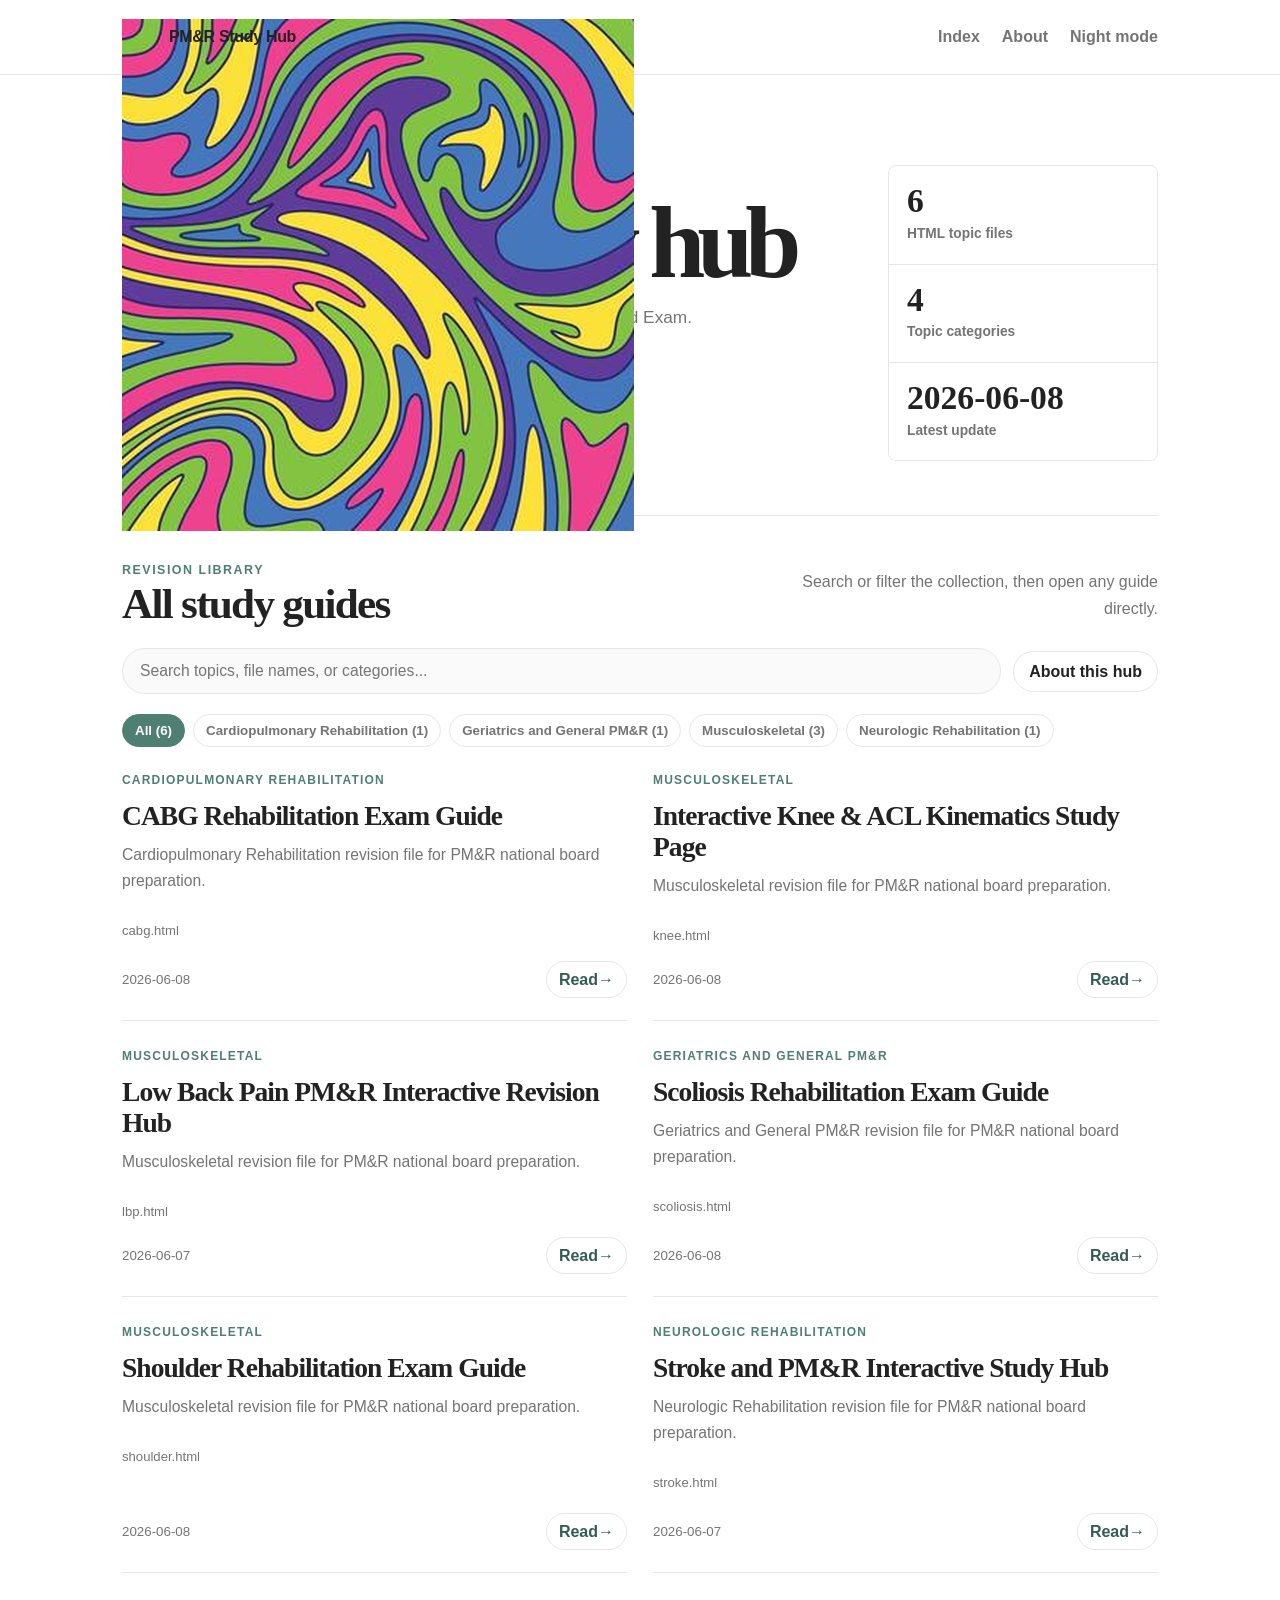
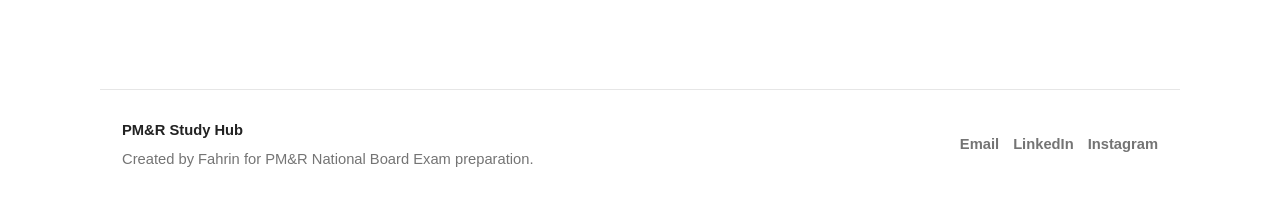
==== commit d3001575: "Update index.html icons" ====
--- a/index.html
+++ b/index.html
@@ -5,6 +5,9 @@
   <meta name="viewport" content="width=device-width, initial-scale=1">
   <title>PM&R Study Hub</title>
   <link rel="stylesheet" href="assets/style.css">
+  <link rel="icon" href="assets/favicon.ico" sizes="any">
+<link rel="icon" type="image/png" href="assets/favicon.png">
+<link rel="apple-touch-icon" href="assets/apple-touch-icon.png">
   <script defer src="assets/topics.js"></script>
   <script defer src="assets/app.js"></script>
 </head>
@@ -12,7 +15,9 @@
   <header class="site-header">
     <nav class="nav">
       <a class="brand" href="index.html">
-        <span class="logo">PM</span>
+       <span class="logo image-logo">
+  <img src="assets/site-icon.png" alt="" aria-hidden="true">
+</span>
         <span>PM&R Study Hub</span>
       </a>
       <div class="nav-links">
--- a/assets/style.css
+++ b/assets/style.css
@@ -373,3 +373,51 @@
   .hero-card,
   .panel { box-shadow: none; break-inside: avoid; }
 }
+.site-footer {
+  border-top: 1px solid var(--line);
+  margin-top: 40px;
+  padding-top: 28px;
+}
+
+.footer-inner {
+  display: flex;
+  justify-content: space-between;
+  align-items: center;
+  gap: 24px;
+}
+
+.footer-inner strong {
+  display: block;
+  color: var(--text);
+  font-weight: 750;
+  margin-bottom: 4px;
+}
+
+.footer-inner p {
+  margin: 0;
+  color: var(--muted);
+}
+
+.footer-links {
+  display: flex;
+  gap: 14px;
+  flex-wrap: wrap;
+}
+
+.footer-links a {
+  color: var(--muted);
+  text-decoration: none;
+  font-weight: 650;
+}
+
+.footer-links a:hover {
+  color: var(--brand);
+  text-decoration: underline;
+}
+
+@media (max-width: 620px) {
+  .footer-inner {
+    align-items: flex-start;
+    flex-direction: column;
+  }
+}
